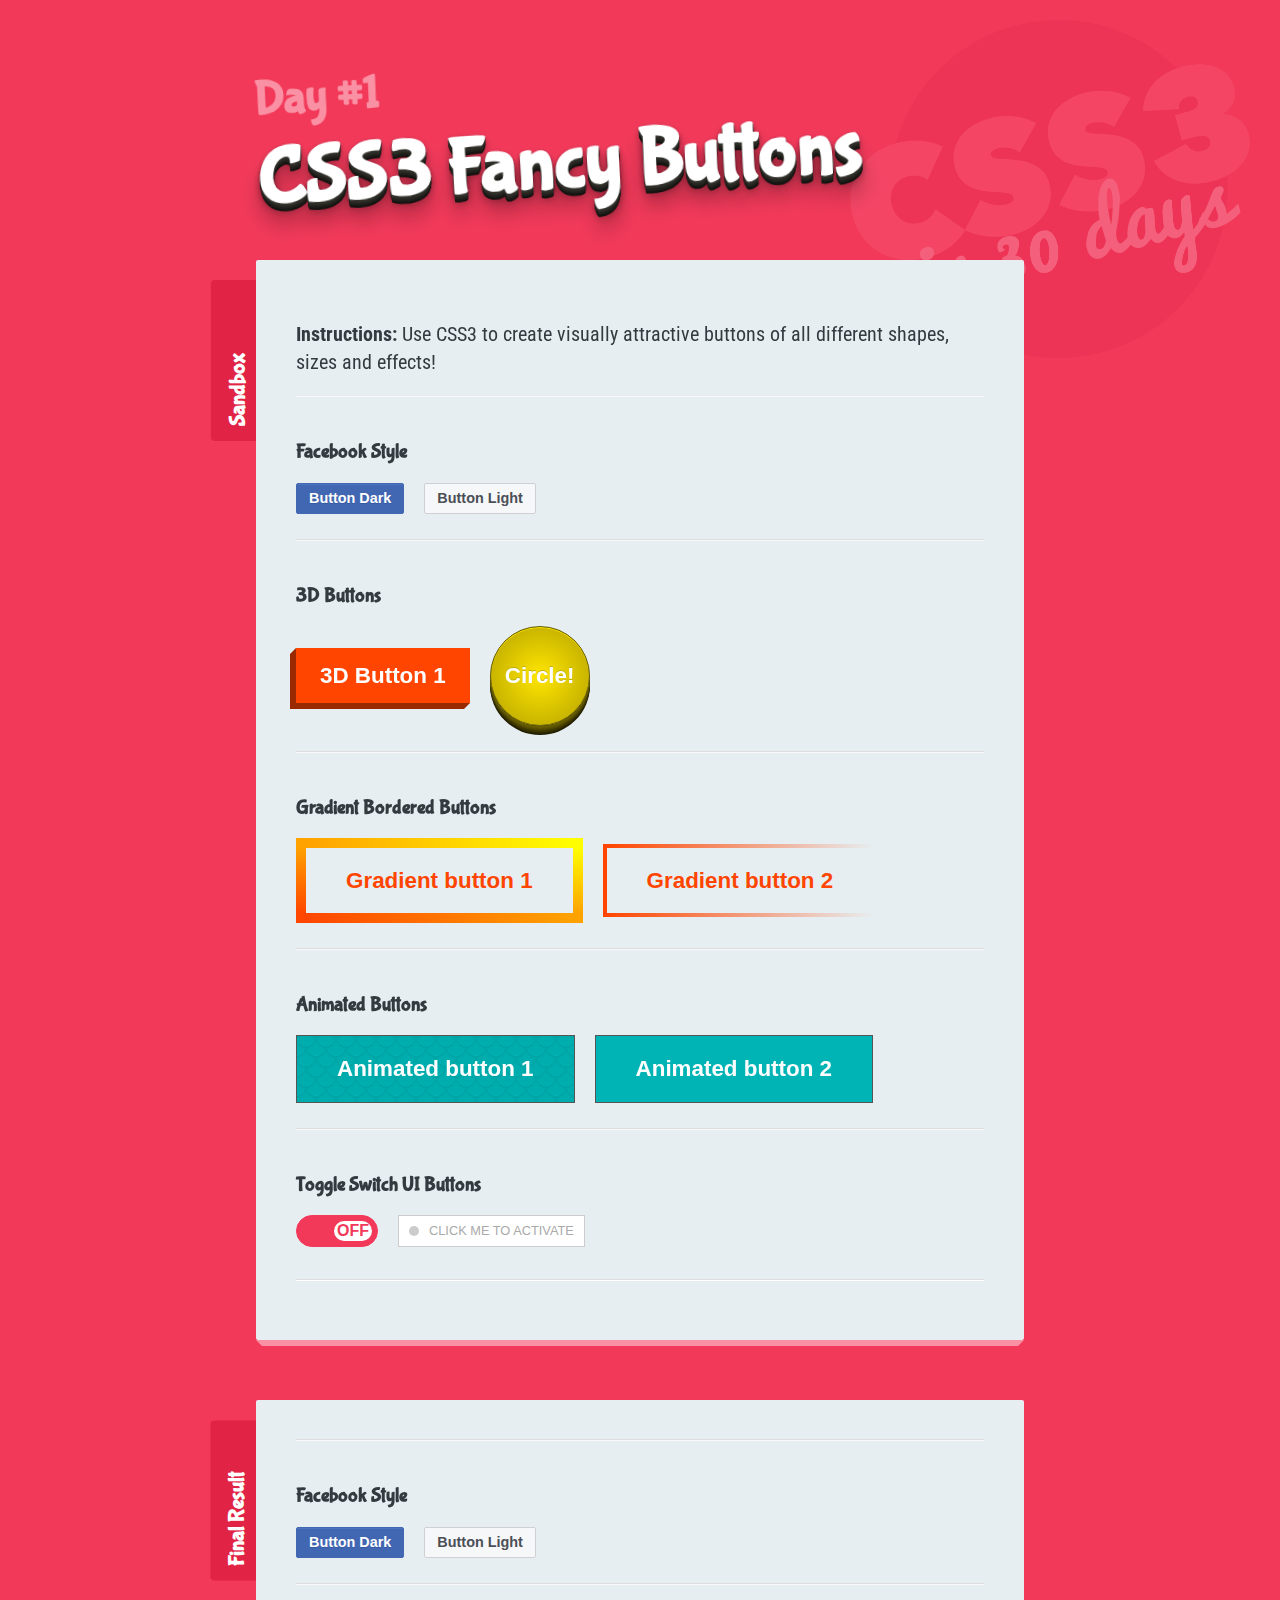
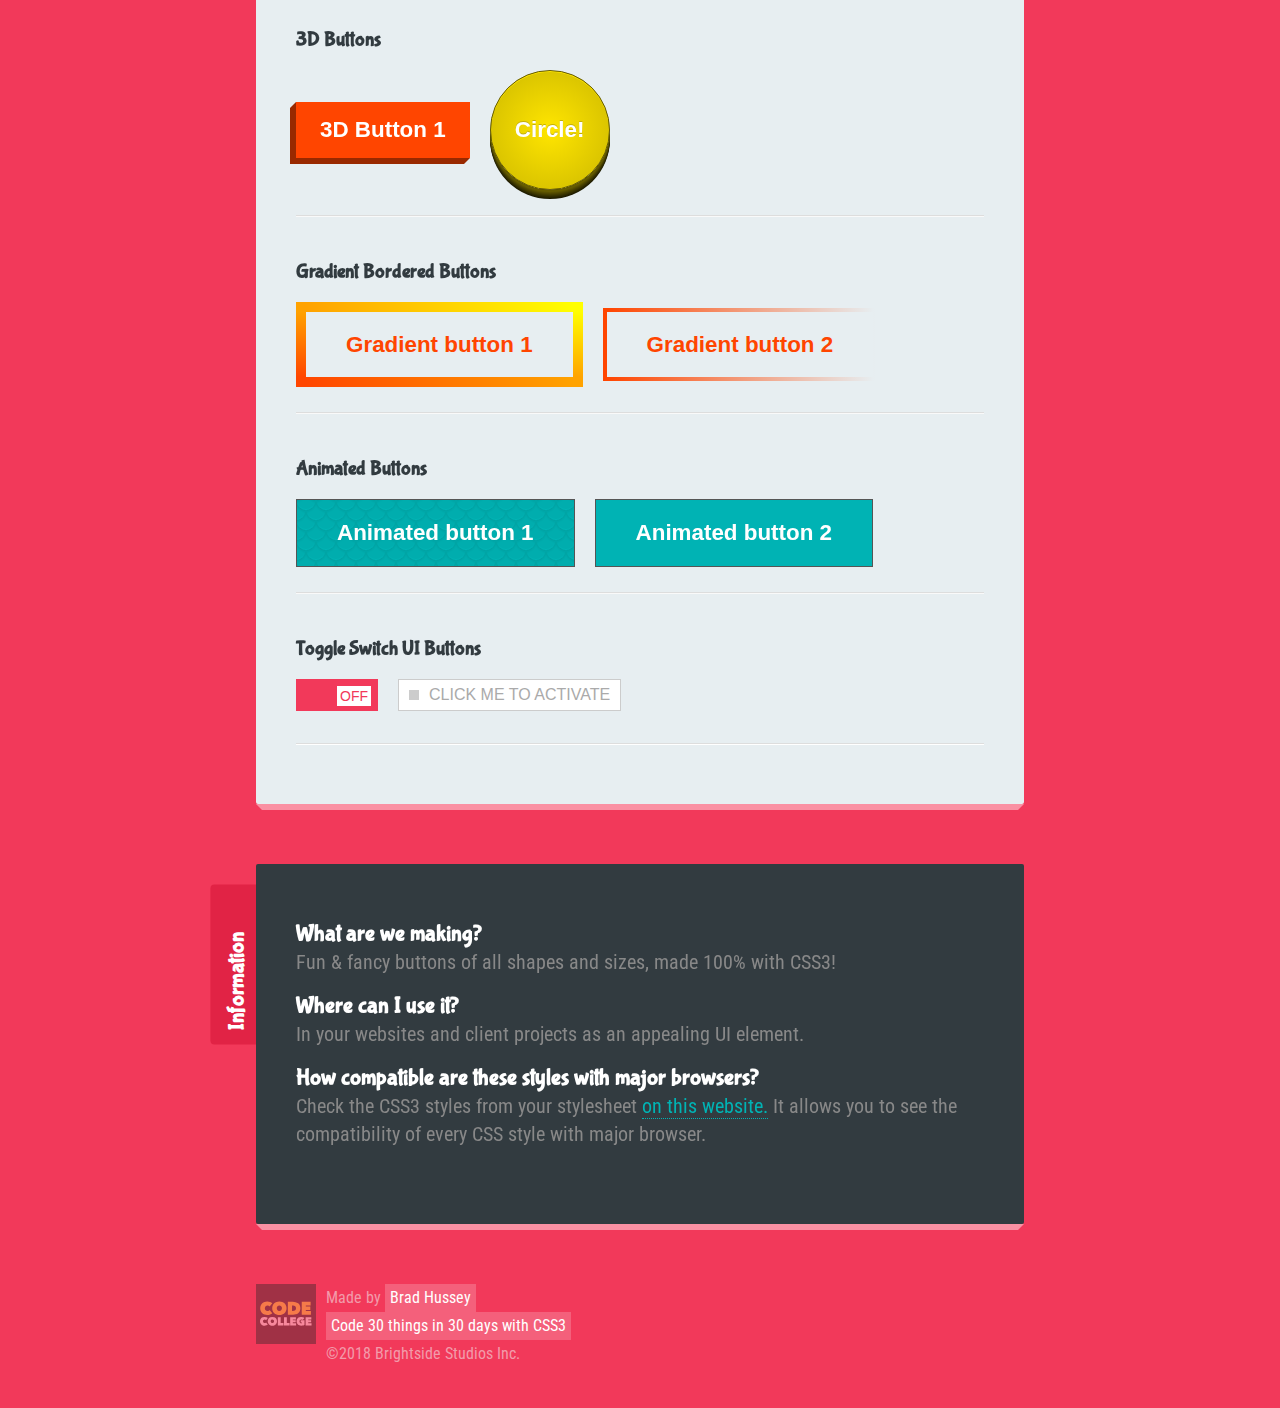
==== 1 - Fancy Buttons/index.html @ ab29c57a "day 1 - fancy buttons" ====
<!--
  Message from Brad:
  Thanks for watching CSS3 in 30 Days! You're awesome.
  Want more fun design & coding courses? Check out my website.

  https://codecollege.ca
  (it's free to start)
-->

<!DOCTYPE html>
<html>
  <head>
    <meta charset="utf-8">
    <title>CSS3 Fancy Buttons | Code 30 Things in 30 Days with CSS3</title>

    <!-- NORMALIZE CSS -->
    <link rel="stylesheet" href="./_theme-styles/normalize.css">

    <!-- PROJECT THEME CSS -->
    <link rel="stylesheet" href="./_theme-styles/theme.css">

    <!-- FINAL PROJECT CSS (use for reference) -->
    <link rel="stylesheet" href="final.css">

    <!-- SANDBOX CSS (this is your file!) -->
    <link rel="stylesheet" href="sandbox.css">

<link href="https://fonts.googleapis.com/css?family=Bubblegum+Sans|Nova+Mono|Roboto+Condensed" rel="stylesheet">
  </head>
  <body>
    <h1><small>Day #1</small> CSS3 Fancy Buttons</h1>



    <div class="sandbox">
      <h2>Sandbox <small>This is where you play</small></h2>
      <div class="content">

        <p><strong>Instructions:</strong> Use CSS3 to create visually attractive buttons of all different shapes, sizes and effects!</p>

        <section>

          <h4>Facebook Style</h4>
          <button type="button" name="button" class="facebook-style-btn facebook-style-dark">Button Dark</button>

          <button type="button" name="button" class="facebook-style-btn facebook-style-light">Button Light</button>

        </section>

        <section>

          <h4>3D Buttons</h4>
          <button type="button" name="button" class="btn-3d-1">3D Button 1</button>

          <button type="button" name="button" class="btn-3d-2">Circle!</button>

        </section>

        <section>

          <h4>Gradient Bordered Buttons</h4>
          <button type="button" name="button" class="gradient-button-1">Gradient button 1</button>
          <button type="button" name="button" class="gradient-button-2">Gradient button 2</button>

        </section>

        <section>

          <h4>Animated Buttons</h4>

          <button type="button" name="button" class="animated-button-1">Animated button 1</button>
          <button type="button" name="button" class="animated-button-2">Animated button 2</button>

        </section>

        <section>

          <h4>Toggle Switch UI Buttons</h4>

          <label for="toggle1" class="toggle-1">
            <input type="checkbox" id="toggle1" class="toggle-1__input" />
            <span class="toggle-1__button"></span>
          </label>

          <label for="toggle2" class="toggle-2">
            <input type="checkbox" id="toggle2" class="toggle-2__input" />
            <span class="toggle-2__button">Click me to activate</span>
          </label>
        </section>

      </div>
    </div>

    <div class="final-result">
        <h2>Final Result <small>Use this for reference!</small></h2>
        <div class="content">

          <section>

            <h4>Facebook Style</h4>
            <button type="button" name="button" class="final__facebook-style-btn final__facebook-style-dark">Button Dark</button>

            <button type="button" name="button" class="final__facebook-style-btn final__facebook-style-light">Button Light</button>

          </section>

          <section>

            <h4>3D Buttons</h4>
            <button type="button" name="button" class="final__btn-3d-1">3D Button 1</button>

            <button type="button" name="button" class="final__btn-3d-2">Circle!</button>

          </section>

          <section>

            <h4>Gradient Bordered Buttons</h4>
            <button type="button" name="button" class="final__gradient-button-1">Gradient button 1</button>
            <button type="button" name="button" class="final__gradient-button-2">Gradient button 2</button>

          </section>

          <section>

            <h4>Animated Buttons</h4>

            <button type="button" name="button" class="final__animated-button-1">Animated button 1</button>
            <button type="button" name="button" class="final__animated-button-2">Animated button 2</button>

          </section>

          <section>

            <h4>Toggle Switch UI Buttons</h4>


            <label for="final-toggle1" class="final__toggle-1">
              <input type="checkbox" id="final-toggle1" class="final__toggle-1__input" />
              <span class="final__toggle-1__button"></span>
            </label>

            <label for="final-toggle2" class="final__toggle-2">
              <input type="checkbox" id="final-toggle2" class="final__toggle-2__input" />
              <span class="final__toggle-2__button">Click me to activate</span>
            </label>


          </section>

        </div>
    </div>

    <div class="info">
      <h2>Information <small>About this lesson</small></h2>
      <h3>What are we making?</h3>
      <p>Fun &amp; fancy buttons of all shapes and sizes, made 100% with CSS3!</p>

      <h3>Where can I use it?</h3>
      <p>In your websites and client projects as an appealing UI element.</p>

      <h3>How compatible are these styles with major browsers?</h3>
      <p>Check the CSS3 styles from your stylesheet <a href="http://caniuse.com/">on this website.</a> It allows you to see the compatibility of every CSS style with major browser.</p>
    </div>

    <footer>
      <div class="logo">
        <a href="http://codecollege.ca/" id="logo">

          <img src="./_theme-styles/img/bggray.svg" width="60px" id="logo_bg-gray">
          <img src="./_theme-styles/img/bgyellow.svg" width="60px" id="logo_bg-yellow">
          <img src="./_theme-styles/img/codecollegelogo.svg" width="60px" id="logo_codecollege">

          <!-- <img src="../_theme-styles/img/codecollegelogo.png" alt="Learn to Code at CodeCollege.ca" height="60px"> -->

        </a>
      </div>
      <div class="made-by">
        Made by <a href="http://bradhussey.ca/">Brad Hussey</a>
      </div>
      <div class="course">
        <a href="http://codecollege.ca/">Code 30 things in 30 days with CSS3</a>
      </div>
      <div class="copyright">
        &copy;2018 Brightside Studios Inc.
      </div>
    </footer>
  </body>
</html>
---- 1 - Fancy Buttons/_theme-styles/theme.css ----
/* ========================================
   THEME.CSS
   These are the styles for the theme of
   the lesson.

   Course:  CSS3 in 30 Days
   Author:  Brad Hussey
   Website: codecollege.ca
   ====================================== */

body {
  font-family: 'Roboto Condensed', "Helvetica Neue", Helvetica, Arial, sans-serif;

  /* DARK PINK */
  background: #f2395a;

  /*TEAL*/
  /*background: #00B3B4;*/

  font-size: 20px;
  line-height: 28px;
  color: #323b40;
  margin: 40px 0;
}

  body::before {
    position: fixed;
    content: "";
    height: 400px;
    width: 400px;
    top: 20px;
    right: 30px;
    background: url('../_theme-styles/img/CSS30_Logo.png') no-repeat;
    background-size: 100%;
    opacity: .2;
  }


h1,h2,h3,h4,h5,h6 {
  font-family: 'Bubblegum Sans', cursive;
}

  h1 {
    width: 60%;
    max-width: 960px;
    margin: 0 auto 60px;
    transform: rotate(-3deg);
    color: white;
    text-align: left;
    font-size: 5rem;
    line-height: 5rem;
    text-shadow:  0 1px 0 hsl(52,7%,20%),
                  0 2px 0 hsl(52,7%,18%),
                  0 3px 0 hsl(52,7%,16%),
                  0 4px 0 hsl(52,7%,14%),
                  0 5px 0 hsl(52,7%,12%),
                  0 6px 0 hsl(52,7%,10%),
                  0 7px 0 hsl(52,7%,8%),
                  0 8px 0 hsl(52,7%,6%),

                  0 0 5px rgba(0,0,0,.05),
                  0 1px 3px rgba(0,0,0,.2),
                  0 3px 5px rgba(0,0,0,.2),
                  0 5px 10px rgba(0,0,0,.2),
                  0 10px 10px rgba(0,0,0,.2),
                  0 20px 20px rgba(0,0,0,.3);
  }

    h1 small {
      font-size: 3rem;
      display: block;
      color: #fa90a3;
      text-shadow: none;
    }


  h2 {
    color: white;
  }

    h2 small {
      font-weight: normal;
      font-size: 1rem;
      display: block;
      color: #323b40;
    }

  h3 small {
    font-weight: normal;
    font-family: 'Roboto Condensed', "Helvetica Neue", Helvetica, Arial, sans-serif;
    color: #888;
    display: block;
  }

  h4 {
    margin: 1rem 0
  }


a:link, a:visited {
  color: #00B3B4;
  text-decoration: none;
  border-bottom: dotted 1px #00B3B4;
}
  a:hover {
    background: #00B3B4;
    color: white;
    text-decoration: none;
  }


button {
  font-size: 1rem;
}


code {
  background: #fd6000;
  color: white;
  padding: 4px 6px;
  font-family: 'Nova Mono', monospace;
  font-size: 1rem;
  border-radius: 2px;
  box-shadow: inset 0 1px 2px #5e2400;
  display: inline-block;
}


section {
  position: relative;
  border-top: solid 1px #f9f9f9;
  border-bottom: solid 1px #ddd;
  padding: 25px 0;
}

  section:first-child::before {
    position: absolute;
    content: "";
    width: 100%;
    height: 1px;
    border-top: solid 1px #ddd;
    top: -2px;
    left: 0;
  }

  section:last-child::after {
    position: absolute;
    content: "";
    width: 100%;
    border-top: solid 1px white;
    bottom: -2px;
    left: 0;
  }

  section footer {
    margin: inherit;
    width: inherit;
    color: inherit;
    font-size: inherit;
  }

  section header,
  section article,
  section nav,
  section aside,
  section footer,
  section .logo,
  section .articles {
    background: rgba(140, 204, 231, 0.2);
    border: solid 1px rgba(140, 204, 231, 0.3);
    padding: 2%;
    margin: 0 0 2%;
    font-size: 1rem;
    box-sizing: border-box;
  }

  section ul {
    list-style: none;
    margin: 0;
    padding: 0;
  }

    section ul li {
      display: inline-block;
      margin: 0 2% 0 0;
    }


.course-files {
  text-align: center;
}


a.button-theme {
  color: white;
  font-weight: bold;
  text-transform: uppercase;
}


.button-theme {
  position: relative;
	display: inline-block;
	padding: 10px 30px;
	text-align: center;
	color: white;

	text-shadow:-1px -1px 0 #2C7982;
	background: #00B3B4;
	border:1px solid #379AA4;

	-webkit-border-radius:4px;
	-moz-border-radius:4px;
	border-radius:4px;

	-webkit-box-shadow:0 1px 0 rgba(255, 255, 255, .5) inset, 0 -1px 0 rgba(255, 255, 255, .1) inset, 0 4px 0 #338A94, 0 4px 2px rgba(0, 0, 0, .5);
	-moz-box-shadow:0 1px 0 rgba(255, 255, 255, .5) inset, 0 -1px 0 rgba(255, 255, 255, .1) inset, 0 4px 0 #338A94, 0 4px 2px rgba(0, 0, 0, .5);
	box-shadow:0 1px 0 rgba(255, 255, 255, .5) inset, 0 -1px 0 rgba(255, 255, 255, .1) inset, 0 4px 0 #338A94, 0 4px 2px rgba(0, 0, 0, .5);
}

  .button-theme::before {
  	background:#fa90a3;
  	background-image: -webkit-gradient(linear, 0% 0%, 0% 100%, from(#ef758b), to(#fa90a3));

  	-webkit-border-radius: 4px;
  	-moz-border-radius: 4px;
  	border-radius: 4px;

  	-webkit-box-shadow: 0 1px 2px rgba(0, 0, 0, .3) inset, 0 1px 0 rgba(255, 255, 255, .5);
  	-moz-box-shadow: 0 1px 2px rgba(0, 0, 0, .3) inset, 0 1px 0 rgba(255, 255, 255, .5);
  	box-shadow: 0 1px 2px rgba(0, 0, 0, .3) inset, 0 1px 0 rgba(255, 255, 255, .5);

  	position: absolute;
  	content: "";
  	left: -15px;
    right: -15px;
  	top: -14px;
    bottom: -17px;
  	z-index: -1;
  }

  .button-theme:active {
    -webkit-box-shadow:0 1px 0 rgba(255, 255, 255, .5) inset, 0 -1px 0 rgba(255, 255, 255, .1) inset, 0 2px 0 #338A94, 0 2px 2px rgba(0, 0, 0, .5);
  	-moz-box-shadow:0 1px 0 rgba(255, 255, 255, .5) inset, 0 -1px 0 rgba(255, 255, 255, .1) inset, 0 2px 0 #338A94, 0 2px 2px rgba(0, 0, 0, .5);
  	box-shadow:0 1px 0 rgba(255, 255, 255, .5) inset, 0 -1px 0 rgba(255, 255, 255, .1) inset, 0 2px 0 #338A94, 0 2px 2px rgba(0, 0, 0, .5);
  	top: 4px;
  }

  .button-theme:active::before{
  	top: -18px;
  	bottom: -13px;
  }

  .button-theme:hover {
  	background: #0bbfc0;
  }

  .button-theme small {
    display: block;
    color: #007a7b;
    text-shadow: none;
  }


.sandbox,
.final-result,
.info {
  position: relative;
  background: #e7eef1;
  width: 60%;
  max-width: 960px;
  margin: 60px auto;
  padding: 40px 40px 60px;
  box-sizing: border-box;
  border-radius: 2px;
  box-shadow: 0 12px 0 -6px #fa90a3;
}

  .sandbox::before,
  .final-result::before,
  .info::before {
    position: absolute;
    display: block;
    content: "";
    border: solid 6px transparent;
    border-right: solid 6px #fa90a3;
    border-top-width: 0px;
    background: none;
    bottom: -6px;
    left: -6px;
  }

  .sandbox::after,
  .final-result::after,
  .info::after {
    position: absolute;
    display: block;
    content: "";
    border: solid 6px transparent;
    border-top: solid 6px #fa90a3;
    border-bottom-width: 0px;
    background: none;
    right: 0;
    bottom: -6px;
  }


  .sandbox h2,
  .final-result h2,
  .info h2 {
    font-size: 1.4rem;
    display: inline-block;
    transform: rotate(-90deg);
    transition: all ease-in-out .1s;
    position: absolute;
    top: 60px;
    left: -85px;
    background: #e12345;
    margin: 0;
    line-height: 1.6rem;
    padding: 15px;
    z-index: -2;
    border-radius: 4px;
    min-width: 130px;
  }

  .sandbox:hover h2,
  .final-result:hover h2,
  .info:hover h2 {
    left: -110px;
  }

  .sandbox .button-theme,
  .final-result .button-theme {
    display: block;
    width: 80%;
    margin: 0 auto;
  }


.info {
  background: #323b40;
  color: white;
}

  .info h3 {
    margin: 1rem 0 0;
  }
  .info p {
    margin: 0 0 1rem;
    color: #888;
  }


.sticky-footer-lesson footer {
  position: relative;
  background: #e7eef1;
  padding: 40px 40px 60px;
  box-sizing: border-box;
  border-radius: 2px;
  color: #333;
}

  .sticky-footer-lesson footer a:link {
    color: #e12345;
  }

footer {
  width: 60%;
  max-width: 960px;
  margin: 0 auto;
  font-size: 1rem;
  color: #f29baa;
}

  footer a:link,
  footer a:visited {
    position: relative;
    display: inline-block;
    background: rgba(255,255,255, 0.2);
    padding: 0 5px;
    border: none;
    text-decoration: none;
    color: white;
  }
    footer a:hover {
      background: rgba(255,255,255, 0.4);
      box-shadow: -3px 3px 0 #eb2447;
      transform: rotate(-1deg);
    }

  footer .made-by, footer .course, footer .copyright {
    padding-left: 70px;
    transition: all ease 1000ms;
  }

  footer #logo {
    position: relative;
    z-index: 9;
    opacity: .4;
    float: left;
    margin-right: 15px;
    padding: 0;
    background: none;
    flex-direction: row;
    box-shadow: none;
    transition: all ease 1000ms;
  }

    footer #logo img {
      position: absolute;
      transform-style: preserve-3d;
      transition: all ease 1000ms;
    }

    footer:hover #logo_codecollege {
      width: 100px;
    }

    footer:hover #logo_bg-yellow {
      width: 80px;
      transform: translateX(-10px) translateY(10px) translateZ(-10px);
    }

    footer:hover #logo_bg-gray {
      transform: translateX(-20px) translateY(20px) translateZ(-20px);
    }

    footer:hover #logo {
      opacity: 1;
      transform: perspective(400px) rotateX(40deg) rotateY(20deg) rotateZ(-25deg) translateX(0) translateY(0px) translateZ(0);
    }

    footer:hover .made-by, footer:hover .course, footer:hover .copyright {
      padding-left: 140px;
    }
---- 1 - Fancy Buttons/final.css ----
/* ==========================================
   FINAL.CSS
   These are the final styles for the project.

   Course:  CSS3 in 30 Days
   Author:  Brad Hussey
   Website: codecollege.ca
   ========================================== */

button {
  position: relative;
  cursor: pointer;
  font-weight: bold;
  margin: 0 15px 0 0;
}


/* =====================
   FACEBOOK STYLE BUTTON
   ===================== */

.final__facebook-style-btn {
  border-radius: 2px;
  cursor: pointer;
  font-size: 0.9rem;
  padding: 6px 12px;
}

.final__facebook-style-dark {
  -moz-box-shadow:    inset 0px 1px 0px 0px #4d73bf;
  -webkit-box-shadow: inset 0px 1px 0px 0px #4d73bf;
  box-shadow:         inset 0px 1px 0px 0px #4d73bf;
  background: #4267b2;
  border: 1px solid #4267b2;
  color: #fff;
  text-shadow: 0 1px 0px #3359a5;
}

  .final__facebook-style-dark:hover {
    background: #2b54a7;
  }

  .final__facebook-style-dark:active {
    background: #1d4698;
    border-color: #1d4698;
  }


.final__facebook-style-light {
  background: #f6f7f9;
  border: 1px solid #ced0d4;
  border-radius: 2px;
  color: #4b4f56;
  cursor: pointer;
  font-size: 0.9rem;
  padding: 6px 12px;
}

  .final__facebook-style-light:hover {
    background: #e9ebee;
  }

  .final__facebook-style-light:active {
    background: #d8dade;
    border-color: #d8dade;
  }


/* =====================
   3D BUTTON 1
   ===================== */

.final__btn-3d-1 {
  position: relative;
  background: orangered;
  border: none;
  color: white;
  padding: 15px 24px;
  font-size: 1.4rem;
  box-shadow: -6px 6px 0 hsl(16, 100%, 30%);
  outline: none;
}

  .final__btn-3d-1:hover {
    background: hsl(16, 100%, 45%);
  }

  .final__btn-3d-1:active {
    background: hsl(16, 100%, 40%);
    top: 3px;
    left: -3px;
    box-shadow: -3px 3px 0 hsl(16, 100%, 30%);
  }

  .final__btn-3d-1::before {
    position: absolute;
    display: block;
    content: "";
    height: 0;
    width: 0;
    /* border width needs to be size of the element's box shadow */
    border: solid 6px transparent;

    /* border width needs to be size of the element's box shadow */
    border-right: solid 6px hsl(16, 100%, 30%);

    /* no width for left, makes measurements easier */
    border-left-width: 0px;

    background: none;
    top: 0px;

    /* needs to be the same size as border width */
    left: -6px;
  }

  .final__btn-3d-1::after {
    position: absolute;
    display: block;
    content: "";
    height: 0;
    width: 0;
    border: solid 6px transparent;
    border-top: solid 6px hsl(16, 100%, 30%);
    border-bottom-width: 0px;
    background: none;
    right: 0;
    bottom: -6px;
  }

    .final__btn-3d-1:active::before {
      border: solid 3px transparent;
      border-right: solid 3px hsl(16, 100%, 30%);
      border-left-width: 0px;
      left: -3px;
    }

    .final__btn-3d-1:active::after {
      border: solid 3px transparent;
      border-top: solid 3px hsl(16, 100%, 30%);
      border-bottom-width: 0px;
      bottom: -3px;
    }


/* =====================
   3D BUTTON 2
   ===================== */

.final__btn-3d-2 {
  position: relative;

  background: #ecd300; /* For browsers that do not support gradients */
  background: -webkit-radial-gradient(hsl(54, 100%, 50%), hsl(54, 100%, 40%)); /* Safari 5.1 to 6.0 */
  background: -o-radial-gradient(hsl(54, 100%, 50%), hsl(54, 100%, 40%)); /* For Opera 11.6 to 12.0 */
  background: -moz-radial-gradient(hsl(54, 100%, 50%), hsl(54, 100%, 40%)); /* For Firefox 3.6 to 15 */
  background: radial-gradient(hsl(54, 100%, 50%), hsl(54, 100%, 40%)); /* Standard syntax */

  font-size: 1.4rem;
  text-shadow: 0 -1px 0 #c3af07;
  color: white;
  border: solid 1px hsl(54, 100%, 20%);
  border-radius: 100%;
  height: 120px;
  width: 120px;
  z-index: 4;

  outline: none;

  box-shadow: inset 0 1px 0 hsl(54, 100%, 50%),
              0 2px 0 hsl(54, 100%, 20%),
              0 3px 0 hsl(54, 100%, 18%),
              0 4px 0 hsl(54, 100%, 16%),
              0 5px 0 hsl(54, 100%, 14%),
              0 6px 0 hsl(54, 100%, 12%),
              0 7px 0 hsl(54, 100%, 10%),
              0 8px 0 hsl(54, 100%, 8%),
              0 9px 0 hsl(54, 100%, 6%);
}

  .final__btn-3d-2:hover {
    background: #ecd300; /* For browsers that do not support gradients */
    background: -webkit-radial-gradient(hsl(54, 100%, 45%), hsl(54, 100%, 35%)); /* Safari 5.1 to 6.0 */
    background: -o-radial-gradient(hsl(54, 100%, 45%), hsl(54, 100%, 35%)); /* For Opera 11.6 to 12.0 */
    background: -moz-radial-gradient(hsl(54, 100%, 45%), hsl(54, 100%, 35%)); /* For Firefox 3.6 to 15 */
    background: radial-gradient(hsl(54, 100%, 45%), hsl(54, 100%, 35%)); /* Standard syntax */
  }

  .final__btn-3d-2:active {
    background: #ecd300; /* For browsers that do not support gradients */
    background: -webkit-radial-gradient(hsl(54, 100%, 43%), hsl(54, 100%, 33%)); /* Safari 5.1 to 6.0 */
    background: -o-radial-gradient(hsl(54, 100%, 43%), hsl(54, 100%, 33%)); /* For Opera 11.6 to 12.0 */
    background: -moz-radial-gradient(hsl(54, 100%, 43%), hsl(54, 100%, 33%)); /* For Firefox 3.6 to 15 */
    background: radial-gradient(hsl(54, 100%, 43%), hsl(54, 100%, 33%)); /* Standard syntax */

    top: 2px;

    box-shadow: inset 0 1px 0 hsl(54, 100%, 50%),
                0 2px 0 hsl(54, 100%, 20%),
                0 3px 0 hsl(54, 100%, 18%),
                0 4px 0 hsl(54, 100%, 16%),
                0 5px 0 hsl(54, 100%, 14%),
                0 6px 0 hsl(54, 100%, 12%),
                0 7px 0 hsl(54, 100%, 10%);
  }


/* =========================
   GRADIENT BORDERED BUTTONS
   ========================= */

   .final__gradient-button-1 {
     position: relative;
     z-index: 1;
     display: inline-block;
     padding: 20px 40px;
     font-size: 1.4rem;
     box-sizing: border-box;
     -webkit-box-sizing: border-box;
     background-color: #e7eef1;
     border: 10px solid transparent;
     border-image: linear-gradient(to top right, orangered, yellow);
     border-image-slice: 1;
     color: orangered;
     outline: none;
     -webkit-transition: all 0.3s ease;
     transition: all 0.3s ease;
   }
   .final__gradient-button-1:hover {
     background-size: 100%;
     background-image: linear-gradient(to top right, orangered, yellow);
     color: white;
   }


   .final__gradient-button-2 {
     position: relative;
     z-index: 1;
     display: inline-block;
     padding: 20px 40px;
     font-size: 1.4rem;
     box-sizing: border-box;
     -webkit-box-sizing: border-box;
     background-color: #e7eef1;
     border: 4px solid transparent;
     border-image: linear-gradient(to right, orangered, transparent);
     border-image-slice: 1;
     color: orangered;
     outline: none;
     -webkit-transition: all 0.3s ease;
     transition: all 0.3s ease;
   }
   .final__gradient-button-2:hover {
     background-size: 100%;
     background-image: linear-gradient(to right, orangered, transparent);
     border-right-style: none;
     color: white;
   }



/* =========================
   ANIMATED BUTTONS
   ========================= */

   .final__animated-button-1 {
     position: relative;
     display: inline-block;
     padding: 20px 40px;
     font-size: 1.4rem;
     background-color: #00b3b4;

     background-image: url(pattern.png);
     background-size: 40px 40px;
     border: 1px solid #555;
     color: white;
     transition: all 0.3s ease;
   }
   .final__animated-button-1:hover {
     -webkit-animation: loading-button-animation 2s linear infinite;
             animation: loading-button-animation 2s linear infinite;
   }


   .final__animated-button-2 {
     position: relative;
     display: inline-block;
     padding: 20px 40px;
     font-size: 1.4rem;
     background-color: #00b3b4;
     background-size: 20px 20px;
     border: 1px solid #555;
     color: white;
     transition: all 0.3s ease;
   }
   .final__animated-button-2:after {
     position: absolute;
     top: 50%;
     right: 0.6em;
     -webkit-transform: translate(0, -50%);
             transform: translate(0, -50%);
     content: "»";
     opacity: 0;
     transition: all 0.3s ease;
   }
   .final__animated-button-2:hover {
     padding: 20px 60px 20px 20px;
   }
   .final__animated-button-2:hover:after {
     right: 1.2em;
     opacity: 1;
   }

   @-webkit-keyframes loading-button-animation {
     from {
       background-position: 0 0;
     }
     to {
       background-position: 40px 0;
     }
   }

   @keyframes loading-button-animation {
     from {
       background-position: 0 0;
     }
     to {
       background-position: 40px 0;
     }
   }



/* =========================
   TOGGLE SWITCH UI BUTTONS
   ========================= */

   .final__toggle-1 {
     font-family: Helvetica, Arial, sans-serif;
     display: inline-block;
     vertical-align: top;
     margin: 0 15px 0 0;
   }
   .final__toggle-1__input {
     display: none;
   }
   .final__toggle-1__button {
     position: relative;
     display: inline-block;
     font-size: 14px;
     line-height: 20px;
     text-transform: uppercase;
     background-color: #f2395a;
     border:1px solid #f2395a;
     color: #ffffff;
     width: 80px;
     height: 30px;
     transition: all 0.3s ease;
     cursor: pointer;
   }
   .final__toggle-1__button:before {
     position: absolute;
     top: 6px;
     left: 40px;
     right: auto;
     display: inline-block;
     height: 20px;
     padding: 0 3px;
     background-color: #ffffff;
     color: #f2395a;
     content: "off";
     transition: all 0.3s ease;
   }
   .final__toggle-1__input:checked + .final__toggle-1__button {
     background-color: #00b3b4;
     border:1px solid #00b3b4;
   }
   .final__toggle-1__input:checked + .final__toggle-1__button:before {
     left: 5px;
     content: "on";
     color: #00b3b4;
   }


   .final__toggle-2 {
     font-family: Helvetica, Arial, sans-serif;
     font-size: 1rem;
     display: inline-block;
     vertical-align: top;
     margin: 0 15px 0 0;
   }
   .final__toggle-2__input {
     display: none;
   }
   .final__toggle-2__button {
     position: relative;
     display: inline-block;
     line-height: 20px;
     text-transform: uppercase;
     background-color: #ffffff;
     color: #aaaaaa;
     border: 1px solid #cccccc;
     padding: 5px 10px 5px 30px;
     transition: all 0.3s ease;
     cursor: pointer;
   }
   .final__toggle-2__button:before {
     position: absolute;
     top: 10px;
     left: 10px;
     right: auto;
     display: inline-block;
     width: 10px;
     height: 10px;
     background-color: #cccccc;
     content: "";
     transition: all 0.3s ease;
   }
   .final__toggle-2__input:checked + .final__toggle-2__button {
     background-color: #00b3b4;
     border-color: #00b3b4;
     color: #ffffff;
   }
   .final__toggle-2__input:checked + .final__toggle-2__button:before {
     background-color: #ffffff;
   }
---- 1 - Fancy Buttons/sandbox.css ----
/* ========================================
    FACEBOOK BUTTONS
   ====================================== */
.facebook-style-btn{
    border-radius: 2px;
    font-size: 0.9rem;
    padding: 6px 12px;
    outline: none;
}

.facebook-style-dark{
    box-shadow: inset 0 1px 0 0 #4d73bf;
    /*  Inset: makes the box-shadow inside the block level element (div)
        0: horizontal offset (shift to right / left)
        1px: vertical offset (shift up / down)
        0: blur 
        0: spread radius
    */
    background-color: #4267B2;
    border: solid 1px #4267B2;
    color: white;
    text-shadow: 0 1px 0 #3359a5;
}

    .facebook-style-dark:hover{
        background-color: #2b54a7;
    }

    .facebook-style-dark:active{
        background-color: #1d4698;
        border-color: #1d4698;
    }

.facebook-style-light{
    background-color: #f6f7f9;
    border: solid 1px #ced0d4;
    color: #4b4f56;
}   

    .facebook-style-light:hover{
        background: #e9ebee;
    }

    .facebook-style-light:active{
        background: #d8dade;
        border-color: #d8dade ;
    }
/* ========================================
    3D BUTTON 1
   ====================================== */
.btn-3d-1{
    position: relative; /*movements ????*/
    background: orangered;
    border:none;
    color: white;
    padding: 15px 24px;
    font-size: 1.4rem;
    box-shadow: -6px 6px 0 hsl(16, 100%, 30%);
    /* hue, saturation, lightness*/
    outline: none;

}
    .btn-3d-1:hover{
        background: hsl(16, 100%, 45%);;
    }

    .btn-3d-1:active{
        box-shadow: hsl(16, 100%, 40%);
        top: 3px;
        left: -3px;
        box-shadow: -3px 3px 0 hsl(16, 100%, 30%);
    }

    .btn-3d-1::before{
        position: absolute;
        content: "";
        border: solid 6px transparent;
        border-right: solid 6px hsl(16, 100%, 30%);
        border-left-width: 0;
        top:0;
        left: -6px;
    }
        .btn-3d-1:active::before{
            border: solid 3px transparent;
            border-right: solid 3px hsl(16, 100%, 30%);
            border-left-width: 0;
            left: -3px;
        }

    .btn-3d-1::after{
        position: absolute;
        content: "";
        border: solid 6px transparent;
        border-top: solid 6px hsl(16, 100%, 30%);
        border-bottom-width: 0;
        bottom:-6px; 
        right: 0px;
    }
    
        .btn-3d-1:active::after{
            border: solid 3px transparent;
            border-top: solid 3px hsl(16, 100%, 30%);
            border-bottom-width: 0;
            bottom: -3px;
        }


/* ========================================
    3D BUTTON 2
   ====================================== */

.btn-3d-2{
    position:relative;
    background: #ecd300;
    background: radial-gradient(hsl(54, 100%, 50%),hsl(54, 100%, 35%));
    font-size: 1.4rem;
    text-shadow: 0 -1px 0 #c3af07;
    color: white;
    border: solid 1px hsl(54, 100%, 20%);
    border-radius: 100%;
    height: 100px;
    width: 100px;
    z-index: 4;
    outline: none;

    box-shadow: inset 0 1px 0 hsl(54, 100%, 50%),
                0 2px hsl(54, 100%, 20%),
                0 3px hsl(54, 100%, 18%),
                0 4px hsl(54, 100%, 16%),
                0 5px hsl(54, 100%, 14%),
                0 6px hsl(54, 100%, 12%),
                0 7px hsl(54, 100%, 10%),
                0 8px hsl(54, 100%, 8%),
                0 9px hsl(54, 100%, 6%);
}

    .btn-3d-2:hover{
        background: radial-gradient(hsl(54, 100%, 45%),hsl(54, 100%, 30%));
    }

    .btn-3d-2:active{
        background: radial-gradient(hsl(54, 100%, 43%),hsl(54, 100%, 27%));

        top: 3px;
        box-shadow: inset 0 1px 0 hsl(54, 100%, 50%),
                0 2px hsl(54, 100%, 20%),
                0 3px hsl(54, 100%, 18%),
                0 4px hsl(54, 100%, 16%),
                0 5px hsl(54, 100%, 14%),
                0 6px hsl(54, 100%, 12%);
    }

/* ========================================
    GADIENT  BUTTON 1
   ====================================== */

.gradient-button-1{
    position: relative;
    z-index: 1;
    display: inline-block;
    padding: 20px 40px;
    font-size: 1.4rem;
    box-sizing: border-box;
    background-color: #e7eef1;
    border: solid 10px transparent;
    border-image: linear-gradient(to top right, orangered, yellow);
    border-image-slice: 1;
    color: orangered;
    transition: all 0.3s ease-in-out;
}

    .gradient-button-1:hover{
        background-image: linear-gradient(to top right, orangered, yellow);
        color: white;
    }

/* ========================================
    GRADIENT BUTTON 2
   ====================================== */

.gradient-button-2{
    position: relative;
    z-index: 1;
    display: inline-block;
    padding: 20px 40px;
    font-size: 1.4rem;
    box-sizing: border-box;
    background-color: #e7eef1;
    border: solid 4px transparent;
    border-image: linear-gradient(to right, orangered, transparent);
    border-image-slice: 1;
    color: orangered;
    transition: all 0.3s ease-in-out;
}

.gradient-button-2:hover{
    background-image: linear-gradient(to right, orangered, transparent);
    color: white;
    border-right-style: none;
}


/* ========================================
    ANIMATED BUTTON 1
   ====================================== */

.animated-button-1{
    position: relative;
    display: inline-block;
    padding: 20px 40px;
    font-size: 1.4rem;
    background-color: #00b3b4;
    background-image: url(./pattern.png);
    border: solid 1px #555;
    color:white;
    transition: all ease 0.3s;
}

.animated-button-1:hover{
    animation: loading-button-animation 2s linear infinite;
}

@keyframes loading-button-animation{
    from {
        background-position: 0 0;
    }
    to{
        background-position: 40px 0;
    }
}


.animated-button-2{
    position: relative;
    display: inline-block;
    padding: 20px 40px;
    font-size: 1.4rem;
    background-color: #00b3b4;
    border: solid 1px #555;
    color:white;
    transition: all ease 0.3s;
}

    .animated-button-2::after{
        position: absolute;
        top:30%;
        right: 0.6em;
        content:"»";
        transition: all ease 0.3s;
        opacity:0;
    }

    .animated-button-2:hover{
        padding: 20px 60px 20px 20px;
    }
    .animated-button-2:hover::after{
        right: 1.2em;
        opacity:1;
    }

    
/* ========================================
    INPUTS
   ====================================== */

   .toggle-1{
       font-family: Helvetica, Arial, sans-serif;
       font-weight: bold;
       display: inline-block;
       vertical-align: top;
       margin: 0 15px 0 0;
   }

   .toggle-1__input{
       display:none;
   }

   .toggle-1__button{
       position: relative;
       display: inline-block;
       font-size: 1rem;
       line-height: 20px;
       text-transform: uppercase;
       background-color: #f2395a;
       border: solid 1px #f2395a;
       border-radius: 50px;
       color: white;
       width: 80px;
       height: 30px;
       transition: all 0.3s ease;
       cursor: pointer; 
   }

    .toggle-1__button::before{
        position: absolute;
        top:5px;
        left:37px;
        content:"off";
        display: inline-block;
        border-radius:50px;
        height: 20px;
        padding: 0 3px;
        background:white;
        color: #f2395a;
        transition: all 0.3s ease;
    }

    .toggle-1__input:checked + .toggle-1__button{
        background:#00b3b4;
        border: solid 1px #00b3b4;
    }

    .toggle-1__input:checked + .toggle-1__button::before{
        left: 5px;
        content: "on";
        color: #00b3b4;
        padding: 0 3px;
    }


.toggle-2{
        font-family: Helvetica, Arial, sans-serif;
        font-size: 0.8rem;
        display: inline-block;
        vertical-align: top;
        margin: 0 15px 0 0;

}
    
.toggle-2__input{
       display:none;
   }

.toggle-2__button{
    position: relative;
    display: inline-block;
    line-height: 20px;
    text-transform: uppercase;
    background-color: white;
    color: #AAA;
    border: solid 1px #ccc;
    padding: 5px 10px 5px 30px;
    transition: all 0.3s ease;
    cursor: pointer;
}

.toggle-2__button::before{
    position: absolute;
    top: 10px;
    left:10px;
    display: inline-block;
    width: 10px;
    height: 10px;
    background: #ccc;
    content: "";
    transition: all 0.3s ease;
    border-radius: 100%;
}

.toggle-2__input:checked + .toggle-2__button{
    background-color: #00b3b4;
    border-color: #00b3b4;
    color: white;
}

.toggle-2__input:checked + .toggle-2__button::before{
    background-color:white;
}
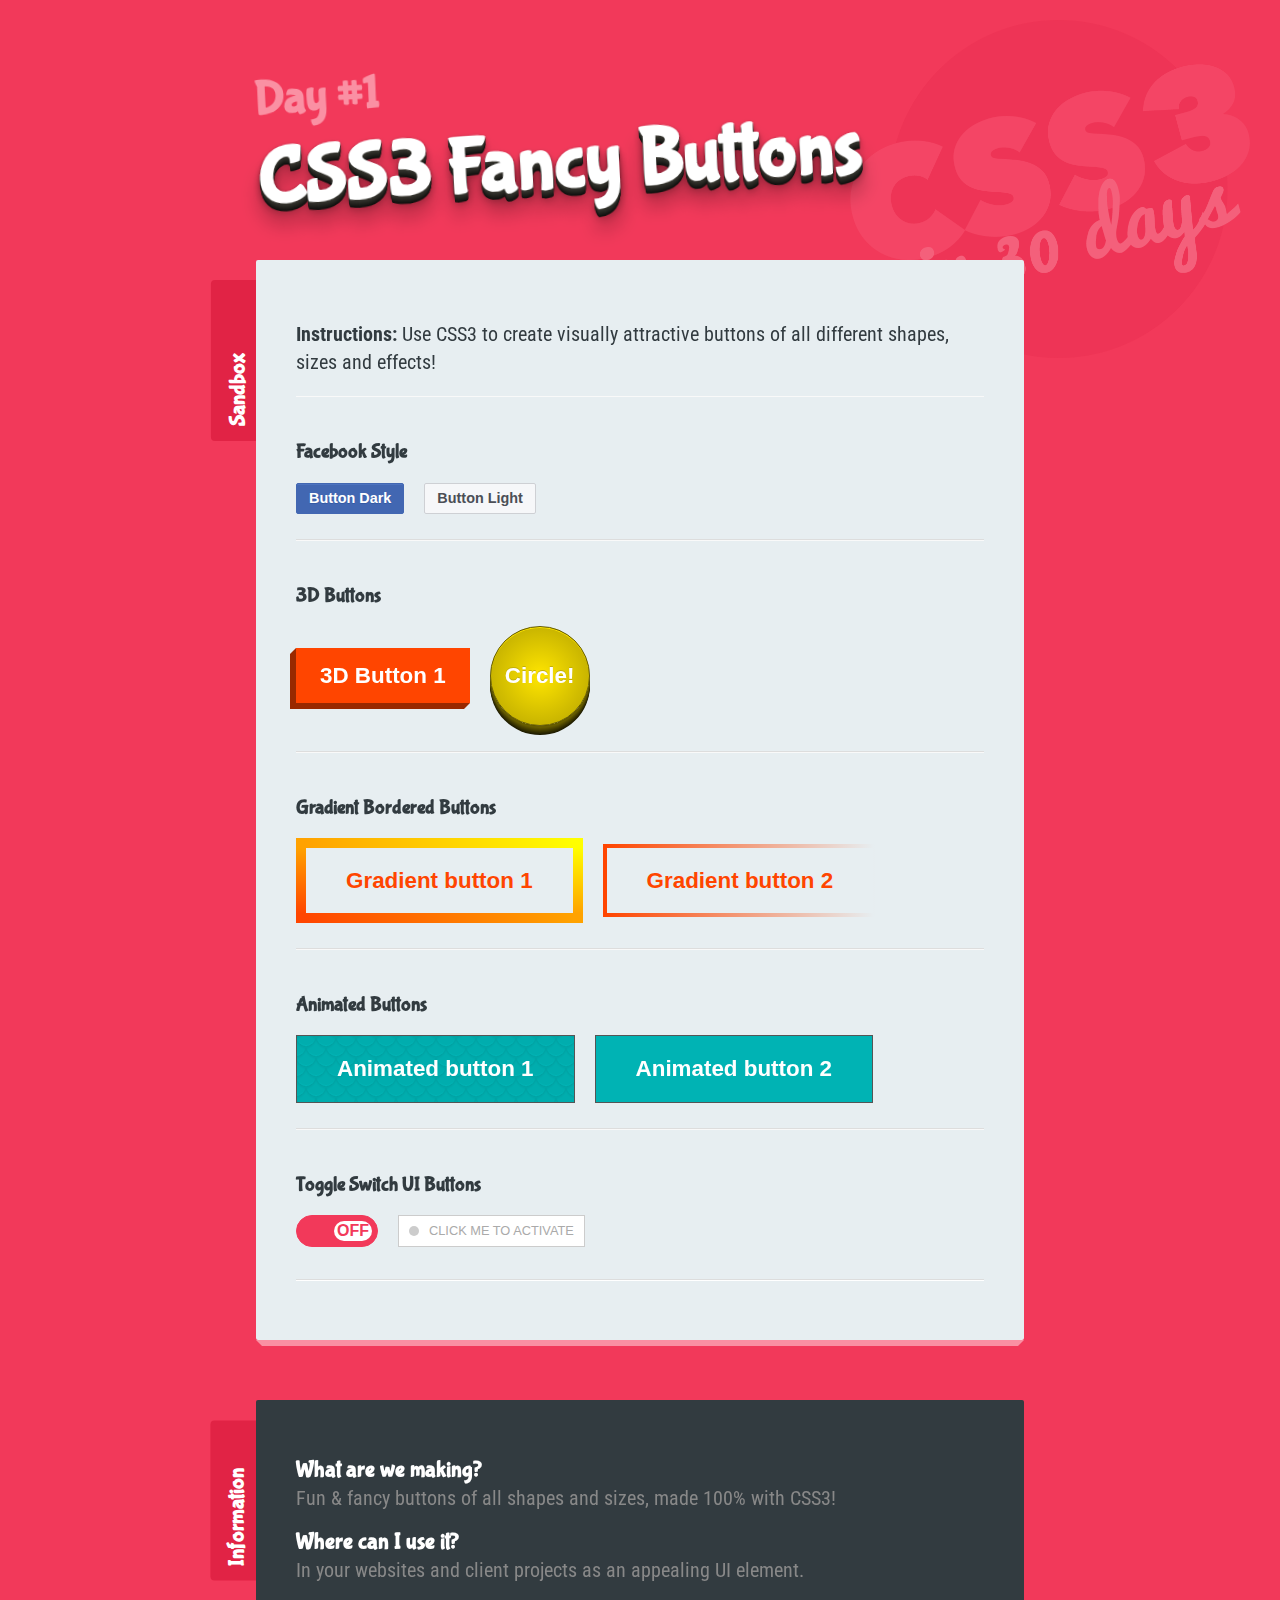
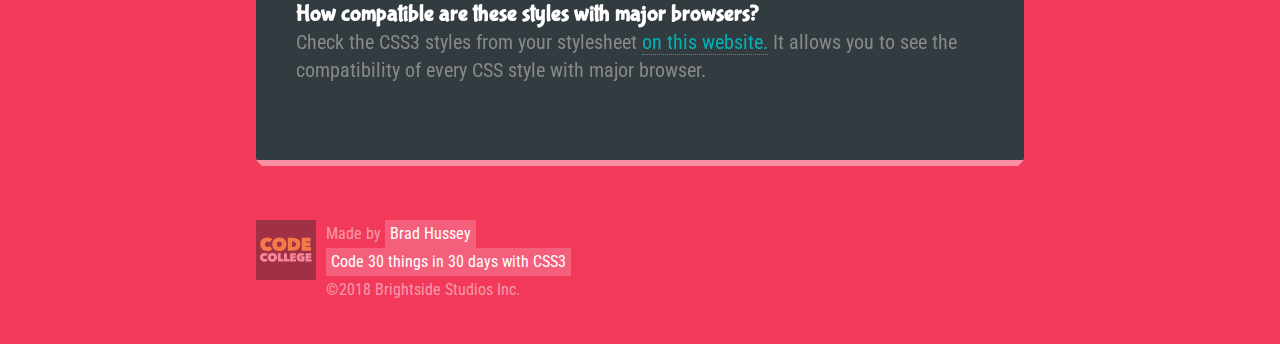
==== commit cff0272f: "Day 5 - useful broken images" ====
--- a/1 - Fancy Buttons/index.html
+++ b/1 - Fancy Buttons/index.html
@@ -14,10 +14,10 @@
     <title>CSS3 Fancy Buttons | Code 30 Things in 30 Days with CSS3</title>
 
     <!-- NORMALIZE CSS -->
-    <link rel="stylesheet" href="./_theme-styles/normalize.css">
+    <link rel="stylesheet" href="../_theme-styles/normalize.css">
 
     <!-- PROJECT THEME CSS -->
-    <link rel="stylesheet" href="./_theme-styles/theme.css">
+    <link rel="stylesheet" href="../_theme-styles/theme.css">
 
     <!-- FINAL PROJECT CSS (use for reference) -->
     <link rel="stylesheet" href="final.css">
@@ -91,66 +91,6 @@
       </div>
     </div>
 
-    <div class="final-result">
-        <h2>Final Result <small>Use this for reference!</small></h2>
-        <div class="content">
-
-          <section>
-
-            <h4>Facebook Style</h4>
-            <button type="button" name="button" class="final__facebook-style-btn final__facebook-style-dark">Button Dark</button>
-
-            <button type="button" name="button" class="final__facebook-style-btn final__facebook-style-light">Button Light</button>
-
-          </section>
-
-          <section>
-
-            <h4>3D Buttons</h4>
-            <button type="button" name="button" class="final__btn-3d-1">3D Button 1</button>
-
-            <button type="button" name="button" class="final__btn-3d-2">Circle!</button>
-
-          </section>
-
-          <section>
-
-            <h4>Gradient Bordered Buttons</h4>
-            <button type="button" name="button" class="final__gradient-button-1">Gradient button 1</button>
-            <button type="button" name="button" class="final__gradient-button-2">Gradient button 2</button>
-
-          </section>
-
-          <section>
-
-            <h4>Animated Buttons</h4>
-
-            <button type="button" name="button" class="final__animated-button-1">Animated button 1</button>
-            <button type="button" name="button" class="final__animated-button-2">Animated button 2</button>
-
-          </section>
-
-          <section>
-
-            <h4>Toggle Switch UI Buttons</h4>
-
-
-            <label for="final-toggle1" class="final__toggle-1">
-              <input type="checkbox" id="final-toggle1" class="final__toggle-1__input" />
-              <span class="final__toggle-1__button"></span>
-            </label>
-
-            <label for="final-toggle2" class="final__toggle-2">
-              <input type="checkbox" id="final-toggle2" class="final__toggle-2__input" />
-              <span class="final__toggle-2__button">Click me to activate</span>
-            </label>
-
-
-          </section>
-
-        </div>
-    </div>
-
     <div class="info">
       <h2>Information <small>About this lesson</small></h2>
       <h3>What are we making?</h3>
@@ -167,9 +107,9 @@
       <div class="logo">
         <a href="http://codecollege.ca/" id="logo">
 
-          <img src="./_theme-styles/img/bggray.svg" width="60px" id="logo_bg-gray">
-          <img src="./_theme-styles/img/bgyellow.svg" width="60px" id="logo_bg-yellow">
-          <img src="./_theme-styles/img/codecollegelogo.svg" width="60px" id="logo_codecollege">
+          <img src="../_theme-styles/img/bggray.svg" width="60px" id="logo_bg-gray">
+          <img src="../_theme-styles/img/bgyellow.svg" width="60px" id="logo_bg-yellow">
+          <img src="../_theme-styles/img/codecollegelogo.svg" width="60px" id="logo_codecollege">
 
           <!-- <img src="../_theme-styles/img/codecollegelogo.png" alt="Learn to Code at CodeCollege.ca" height="60px"> -->
 
--- a/_theme-styles/theme.css
+++ b/_theme-styles/theme.css
@@ -0,0 +1,436 @@
+/* ========================================
+   THEME.CSS
+   These are the styles for the theme of
+   the lesson.
+
+   Course:  CSS3 in 30 Days
+   Author:  Brad Hussey
+   Website: codecollege.ca
+   ====================================== */
+
+body {
+  font-family: 'Roboto Condensed', "Helvetica Neue", Helvetica, Arial, sans-serif;
+
+  /* DARK PINK */
+  background: #f2395a;
+
+  /*TEAL*/
+  /*background: #00B3B4;*/
+
+  font-size: 20px;
+  line-height: 28px;
+  color: #323b40;
+  margin: 40px 0;
+}
+
+  body::before {
+    position: fixed;
+    content: "";
+    height: 400px;
+    width: 400px;
+    top: 20px;
+    right: 30px;
+    background: url('../_theme-styles/img/CSS30_Logo.png') no-repeat;
+    background-size: 100%;
+    opacity: .2;
+  }
+
+
+h1,h2,h3,h4,h5,h6 {
+  font-family: 'Bubblegum Sans', cursive;
+}
+
+  h1 {
+    width: 60%;
+    max-width: 960px;
+    margin: 0 auto 60px;
+    transform: rotate(-3deg);
+    color: white;
+    text-align: left;
+    font-size: 5rem;
+    line-height: 5rem;
+    text-shadow:  0 1px 0 hsl(52,7%,20%),
+                  0 2px 0 hsl(52,7%,18%),
+                  0 3px 0 hsl(52,7%,16%),
+                  0 4px 0 hsl(52,7%,14%),
+                  0 5px 0 hsl(52,7%,12%),
+                  0 6px 0 hsl(52,7%,10%),
+                  0 7px 0 hsl(52,7%,8%),
+                  0 8px 0 hsl(52,7%,6%),
+
+                  0 0 5px rgba(0,0,0,.05),
+                  0 1px 3px rgba(0,0,0,.2),
+                  0 3px 5px rgba(0,0,0,.2),
+                  0 5px 10px rgba(0,0,0,.2),
+                  0 10px 10px rgba(0,0,0,.2),
+                  0 20px 20px rgba(0,0,0,.3);
+  }
+
+    h1 small {
+      font-size: 3rem;
+      display: block;
+      color: #fa90a3;
+      text-shadow: none;
+    }
+
+
+  h2 {
+    color: white;
+  }
+
+    h2 small {
+      font-weight: normal;
+      font-size: 1rem;
+      display: block;
+      color: #323b40;
+    }
+
+  h3 small {
+    font-weight: normal;
+    font-family: 'Roboto Condensed', "Helvetica Neue", Helvetica, Arial, sans-serif;
+    color: #888;
+    display: block;
+  }
+
+  h4 {
+    margin: 1rem 0
+  }
+
+
+a:link, a:visited {
+  color: #00B3B4;
+  text-decoration: none;
+  border-bottom: dotted 1px #00B3B4;
+}
+  a:hover {
+    background: #00B3B4;
+    color: white;
+    text-decoration: none;
+  }
+
+
+button {
+  font-size: 1rem;
+}
+
+
+code {
+  background: #fd6000;
+  color: white;
+  padding: 4px 6px;
+  font-family: 'Nova Mono', monospace;
+  font-size: 1rem;
+  border-radius: 2px;
+  box-shadow: inset 0 1px 2px #5e2400;
+  display: inline-block;
+}
+
+
+section {
+  position: relative;
+  border-top: solid 1px #f9f9f9;
+  border-bottom: solid 1px #ddd;
+  padding: 25px 0;
+}
+
+  section:first-child::before {
+    position: absolute;
+    content: "";
+    width: 100%;
+    height: 1px;
+    border-top: solid 1px #ddd;
+    top: -2px;
+    left: 0;
+  }
+
+  section:last-child::after {
+    position: absolute;
+    content: "";
+    width: 100%;
+    border-top: solid 1px white;
+    bottom: -2px;
+    left: 0;
+  }
+
+  section footer {
+    margin: inherit;
+    width: inherit;
+    color: inherit;
+    font-size: inherit;
+  }
+
+  section header,
+  section article,
+  section nav,
+  section aside,
+  section footer,
+  section .logo,
+  section .articles {
+    background: rgba(140, 204, 231, 0.2);
+    border: solid 1px rgba(140, 204, 231, 0.3);
+    padding: 2%;
+    margin: 0 0 2%;
+    font-size: 1rem;
+    box-sizing: border-box;
+  }
+
+  section ul {
+    list-style: none;
+    margin: 0;
+    padding: 0;
+  }
+
+    section ul li {
+      display: inline-block;
+      margin: 0 2% 0 0;
+    }
+
+
+.course-files {
+  text-align: center;
+}
+
+
+a.button-theme {
+  color: white;
+  font-weight: bold;
+  text-transform: uppercase;
+}
+
+
+.button-theme {
+  position: relative;
+	display: inline-block;
+	padding: 10px 30px;
+	text-align: center;
+	color: white;
+
+	text-shadow:-1px -1px 0 #2C7982;
+	background: #00B3B4;
+	border:1px solid #379AA4;
+
+	-webkit-border-radius:4px;
+	-moz-border-radius:4px;
+	border-radius:4px;
+
+	-webkit-box-shadow:0 1px 0 rgba(255, 255, 255, .5) inset, 0 -1px 0 rgba(255, 255, 255, .1) inset, 0 4px 0 #338A94, 0 4px 2px rgba(0, 0, 0, .5);
+	-moz-box-shadow:0 1px 0 rgba(255, 255, 255, .5) inset, 0 -1px 0 rgba(255, 255, 255, .1) inset, 0 4px 0 #338A94, 0 4px 2px rgba(0, 0, 0, .5);
+	box-shadow:0 1px 0 rgba(255, 255, 255, .5) inset, 0 -1px 0 rgba(255, 255, 255, .1) inset, 0 4px 0 #338A94, 0 4px 2px rgba(0, 0, 0, .5);
+}
+
+  .button-theme::before {
+  	background:#fa90a3;
+  	background-image: -webkit-gradient(linear, 0% 0%, 0% 100%, from(#ef758b), to(#fa90a3));
+
+  	-webkit-border-radius: 4px;
+  	-moz-border-radius: 4px;
+  	border-radius: 4px;
+
+  	-webkit-box-shadow: 0 1px 2px rgba(0, 0, 0, .3) inset, 0 1px 0 rgba(255, 255, 255, .5);
+  	-moz-box-shadow: 0 1px 2px rgba(0, 0, 0, .3) inset, 0 1px 0 rgba(255, 255, 255, .5);
+  	box-shadow: 0 1px 2px rgba(0, 0, 0, .3) inset, 0 1px 0 rgba(255, 255, 255, .5);
+
+  	position: absolute;
+  	content: "";
+  	left: -15px;
+    right: -15px;
+  	top: -14px;
+    bottom: -17px;
+  	z-index: -1;
+  }
+
+  .button-theme:active {
+    -webkit-box-shadow:0 1px 0 rgba(255, 255, 255, .5) inset, 0 -1px 0 rgba(255, 255, 255, .1) inset, 0 2px 0 #338A94, 0 2px 2px rgba(0, 0, 0, .5);
+  	-moz-box-shadow:0 1px 0 rgba(255, 255, 255, .5) inset, 0 -1px 0 rgba(255, 255, 255, .1) inset, 0 2px 0 #338A94, 0 2px 2px rgba(0, 0, 0, .5);
+  	box-shadow:0 1px 0 rgba(255, 255, 255, .5) inset, 0 -1px 0 rgba(255, 255, 255, .1) inset, 0 2px 0 #338A94, 0 2px 2px rgba(0, 0, 0, .5);
+  	top: 4px;
+  }
+
+  .button-theme:active::before{
+  	top: -18px;
+  	bottom: -13px;
+  }
+
+  .button-theme:hover {
+  	background: #0bbfc0;
+  }
+
+  .button-theme small {
+    display: block;
+    color: #007a7b;
+    text-shadow: none;
+  }
+
+
+.sandbox,
+.final-result,
+.info {
+  position: relative;
+  background: #e7eef1;
+  width: 60%;
+  max-width: 960px;
+  margin: 60px auto;
+  padding: 40px 40px 60px;
+  box-sizing: border-box;
+  border-radius: 2px;
+  box-shadow: 0 12px 0 -6px #fa90a3;
+}
+
+  .sandbox::before,
+  .final-result::before,
+  .info::before {
+    position: absolute;
+    display: block;
+    content: "";
+    border: solid 6px transparent;
+    border-right: solid 6px #fa90a3;
+    border-top-width: 0px;
+    background: none;
+    bottom: -6px;
+    left: -6px;
+  }
+
+  .sandbox::after,
+  .final-result::after,
+  .info::after {
+    position: absolute;
+    display: block;
+    content: "";
+    border: solid 6px transparent;
+    border-top: solid 6px #fa90a3;
+    border-bottom-width: 0px;
+    background: none;
+    right: 0;
+    bottom: -6px;
+  }
+
+
+  .sandbox h2,
+  .final-result h2,
+  .info h2 {
+    font-size: 1.4rem;
+    display: inline-block;
+    transform: rotate(-90deg);
+    transition: all ease-in-out .1s;
+    position: absolute;
+    top: 60px;
+    left: -85px;
+    background: #e12345;
+    margin: 0;
+    line-height: 1.6rem;
+    padding: 15px;
+    z-index: -2;
+    border-radius: 4px;
+    min-width: 130px;
+  }
+
+  .sandbox:hover h2,
+  .final-result:hover h2,
+  .info:hover h2 {
+    left: -110px;
+  }
+
+  .sandbox .button-theme,
+  .final-result .button-theme {
+    display: block;
+    width: 80%;
+    margin: 0 auto;
+  }
+
+
+.info {
+  background: #323b40;
+  color: white;
+}
+
+  .info h3 {
+    margin: 1rem 0 0;
+  }
+  .info p {
+    margin: 0 0 1rem;
+    color: #888;
+  }
+
+
+.sticky-footer-lesson footer {
+  position: relative;
+  background: #e7eef1;
+  padding: 40px 40px 60px;
+  box-sizing: border-box;
+  border-radius: 2px;
+  color: #333;
+}
+
+  .sticky-footer-lesson footer a:link {
+    color: #e12345;
+  }
+
+footer {
+  width: 60%;
+  max-width: 960px;
+  margin: 0 auto;
+  font-size: 1rem;
+  color: #f29baa;
+}
+
+  footer a:link,
+  footer a:visited {
+    position: relative;
+    display: inline-block;
+    background: rgba(255,255,255, 0.2);
+    padding: 0 5px;
+    border: none;
+    text-decoration: none;
+    color: white;
+  }
+    footer a:hover {
+      background: rgba(255,255,255, 0.4);
+      box-shadow: -3px 3px 0 #eb2447;
+      transform: rotate(-1deg);
+    }
+
+  footer .made-by, footer .course, footer .copyright {
+    padding-left: 70px;
+    transition: all ease 1000ms;
+  }
+
+  footer #logo {
+    position: relative;
+    z-index: 9;
+    opacity: .4;
+    float: left;
+    margin-right: 15px;
+    padding: 0;
+    background: none;
+    flex-direction: row;
+    box-shadow: none;
+    transition: all ease 1000ms;
+  }
+
+    footer #logo img {
+      position: absolute;
+      transform-style: preserve-3d;
+      transition: all ease 1000ms;
+    }
+
+    footer:hover #logo_codecollege {
+      width: 100px;
+    }
+
+    footer:hover #logo_bg-yellow {
+      width: 80px;
+      transform: translateX(-10px) translateY(10px) translateZ(-10px);
+    }
+
+    footer:hover #logo_bg-gray {
+      transform: translateX(-20px) translateY(20px) translateZ(-20px);
+    }
+
+    footer:hover #logo {
+      opacity: 1;
+      transform: perspective(400px) rotateX(40deg) rotateY(20deg) rotateZ(-25deg) translateX(0) translateY(0px) translateZ(0);
+    }
+
+    footer:hover .made-by, footer:hover .course, footer:hover .copyright {
+      padding-left: 140px;
+    }
